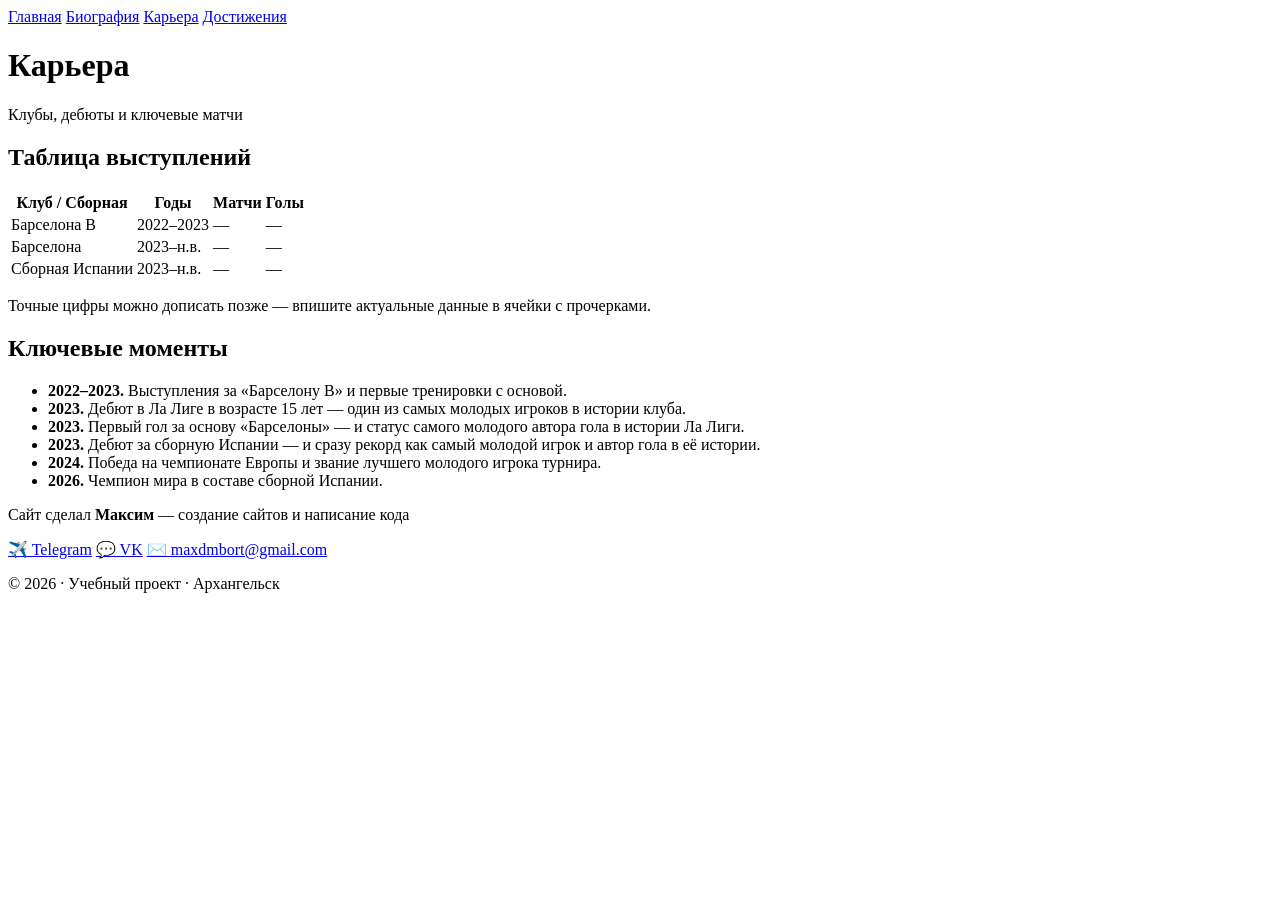
==== career.html @ 4fd19249 "Add files via upload" ====
<!DOCTYPE html>
<html lang="ru">
<head>
    <meta charset="UTF-8">
    <meta name="viewport" content="width=device-width, initial-scale=1.0">
    <title>Карьера Ламина Ямаля</title>
    <meta name="description" content="Карьера Ламина Ямаля: клубы, дебюты, ключевые матчи и таблица выступлений за Барселону и сборную Испании.">
    <link rel="stylesheet" href="style.css">
</head>
<body>

    <nav class="main-nav">
        <a href="index.html" class="nav-link">Главная</a>
        <a href="bio.html" class="nav-link">Биография</a>
        <a href="career.html" class="nav-link active">Карьера</a>
        <a href="stats.html" class="nav-link">Достижения</a>
    </nav>

    <header class="page-header">
        <h1>Карьера</h1>
        <p>Клубы, дебюты и ключевые матчи</p>
    </header>

    <main class="page-main">
        <article class="bio-card">
            <h2>Таблица выступлений</h2>
            <div class="table-wrap">
                <table class="stats-table">
                    <thead>
                        <tr>
                            <th>Клуб / Сборная</th>
                            <th>Годы</th>
                            <th>Матчи</th>
                            <th>Голы</th>
                        </tr>
                    </thead>
                    <tbody>
                        <tr>
                            <td>Барселона B</td>
                            <td>2022–2023</td>
                            <td>—</td>
                            <td>—</td>
                        </tr>
                        <tr>
                            <td>Барселона</td>
                            <td>2023–н.в.</td>
                            <td>—</td>
                            <td>—</td>
                        </tr>
                        <tr>
                            <td>Сборная Испании</td>
                            <td>2023–н.в.</td>
                            <td>—</td>
                            <td>—</td>
                        </tr>
                    </tbody>
                </table>
            </div>
            <p class="table-note">
                Точные цифры можно дописать позже — впишите актуальные данные в ячейки с прочерками.
            </p>
        </article>

        <article class="bio-card">
            <h2>Ключевые моменты</h2>
            <ul class="timeline">
                <li>
                    <strong>2022–2023.</strong> Выступления за «Барселону B» и первые тренировки с основой.
                </li>
                <li>
                    <strong>2023.</strong> Дебют в Ла Лиге в возрасте 15 лет — один из самых молодых игроков в истории клуба.
                </li>
                <li>
                    <strong>2023.</strong> Первый гол за основу «Барселоны» — и статус самого молодого автора гола в истории Ла Лиги.
                </li>
                <li>
                    <strong>2023.</strong> Дебют за сборную Испании — и сразу рекорд как самый молодой игрок и автор гола в её истории.
                </li>
                <li>
                    <strong>2024.</strong> Победа на чемпионате Европы и звание лучшего молодого игрока турнира.
                </li>
                <li>
                    <strong>2026.</strong> Чемпион мира в составе сборной Испании.
                </li>
            </ul>
        </article>
    </main>

    <footer class="site-footer">
        <p class="footer-credit">Сайт сделал <strong>Максим</strong> — создание сайтов и написание кода</p>
        <div class="footer-contacts">
            <a href="https://t.me/makk_sem" target="_blank">✈️ Telegram</a>
            <a href="https://vk.ru/maksonchegg" target="_blank">💬 VK</a>
            <a href="mailto:maxdmbort@gmail.com">✉️ maxdmbort@gmail.com</a>
        </div>
        <p class="footer-copy">© 2026 · Учебный проект · Архангельск</p>
    </footer>

</body>
</html>
---- style.css ----
<!DOCTYPE html>
<html lang="ru">
<head>
    <meta charset="UTF-8">
    <meta name="viewport" content="width=device-width, initial-scale=1.0">
    <title>Карьера Ламина Ямаля</title>
    <meta name="description" content="Карьера Ламина Ямаля: клубы, дебюты, ключевые матчи и таблица выступлений за Барселону и сборную Испании.">
    <link rel="stylesheet" href="style.css">
</head>
<body>

    <nav class="main-nav">
        <a href="index.html" class="nav-link">Главная</a>
        <a href="bio.html" class="nav-link">Биография</a>
        <a href="career.html" class="nav-link active">Карьера</a>
        <a href="stats.html" class="nav-link">Достижения</a>
    </nav>

    <header class="page-header">
        <h1>Карьера</h1>
        <p>Клубы, дебюты и ключевые матчи</p>
    </header>

    <main class="page-main">
        <article class="bio-card">
            <h2>Таблица выступлений</h2>
            <div class="table-wrap">
                <table class="stats-table">
                    <thead>
                        <tr>
                            <th>Клуб / Сборная</th>
                            <th>Годы</th>
                            <th>Матчи</th>
                            <th>Голы</th>
                            <th>Передачи</th>
                        </tr>
                    </thead>
                    <tbody>
                        <tr>
                            <td>Барселона B</td>
                            <td>2022–2023</td>
                            <td>—</td>
                            <td>—</td>
                            <td>—</td>
                        </tr>
                        <tr>
                            <td>Барселона</td>
                            <td>2023–н.в.</td>
                            <td>110</td>
                            <td>38</td>
                            <td>35</td>
                        </tr>
                        <tr>
                            <td>Сборная Испании</td>
                            <td>2023–н.в.</td>
                            <td>37</td>
                            <td>11</td>
                            <td>13</td>
                        </tr>
                    </tbody>
                </table>
            </div>
        </article>

        <article class="bio-card">
            <h2>Ключевые моменты</h2>
            <ul class="timeline">
                <li>
                    <strong>2022–2023.</strong> Выступления за «Барселону B» и первые тренировки с основой.
                </li>
                <li>
                    <strong>2023.</strong> Дебют в Ла Лиге в возрасте 15 лет — один из самых молодых игроков в истории клуба.
                </li>
                <li>
                    <strong>2023.</strong> Первый гол за основу «Барселоны» — и статус самого молодого автора гола в истории Ла Лиги.
                </li>
                <li>
                    <strong>2023.</strong> Дебют за сборную Испании — и сразу рекорд как самый молодой игрок и автор гола в её истории.
                </li>
                <li>
                    <strong>2024.</strong> Победа на чемпионате Европы и звание лучшего молодого игрока турнира.
                </li>
                <li>
                    <strong>2026.</strong> Чемпион мира в составе сборной Испании.
                </li>
            </ul>
        </article>
    </main>

    <footer class="site-footer">
        <p class="footer-credit">Сайт сделал <strong>Максим</strong> — создание сайтов и написание кода</p>
        <div class="footer-contacts">
            <a href="https://t.me/makk_sem" target="_blank">✈️ Telegram</a>
            <a href="https://vk.ru/maksonchegg" target="_blank">💬 VK</a>
            <a href="mailto:maxdmbort@gmail.com">✉️ maxdmbort@gmail.com</a>
        </div>
        <p class="footer-copy">© 2026 · Учебный проект · Архангельск</p>
    </footer>

</body>
</html>
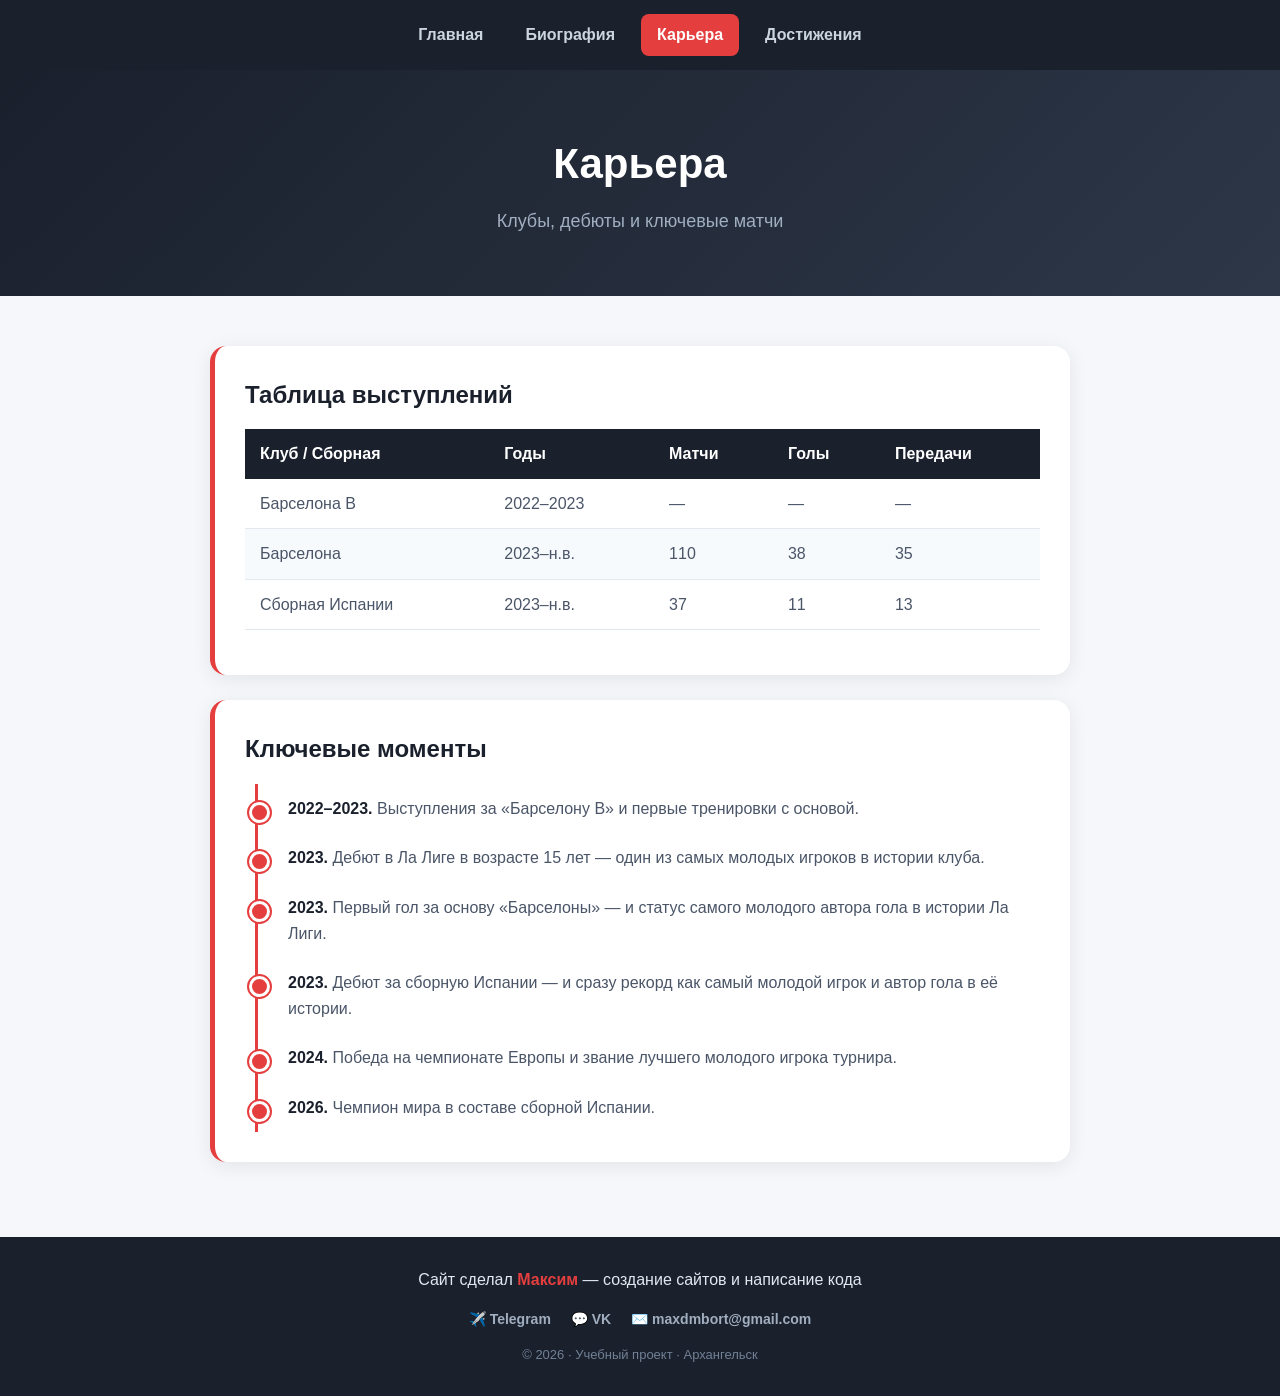
==== commit 7e6dd37d: "Add files via upload" ====
--- a/career.html
+++ b/career.html
@@ -32,6 +32,7 @@
                             <th>Годы</th>
                             <th>Матчи</th>
                             <th>Голы</th>
+                            <th>Передачи</th>
                         </tr>
                     </thead>
                     <tbody>
@@ -40,25 +41,25 @@
                             <td>2022–2023</td>
                             <td>—</td>
                             <td>—</td>
+                            <td>—</td>
                         </tr>
                         <tr>
                             <td>Барселона</td>
                             <td>2023–н.в.</td>
-                            <td>—</td>
-                            <td>—</td>
+                            <td>110</td>
+                            <td>38</td>
+                            <td>35</td>
                         </tr>
                         <tr>
                             <td>Сборная Испании</td>
                             <td>2023–н.в.</td>
-                            <td>—</td>
-                            <td>—</td>
+                            <td>37</td>
+                            <td>11</td>
+                            <td>13</td>
                         </tr>
                     </tbody>
                 </table>
             </div>
-            <p class="table-note">
-                Точные цифры можно дописать позже — впишите актуальные данные в ячейки с прочерками.
-            </p>
         </article>
 
         <article class="bio-card">
--- a/style.css
+++ b/style.css
@@ -1,101 +1,372 @@
-<!DOCTYPE html>
-<html lang="ru">
-<head>
-    <meta charset="UTF-8">
-    <meta name="viewport" content="width=device-width, initial-scale=1.0">
-    <title>Карьера Ламина Ямаля</title>
-    <meta name="description" content="Карьера Ламина Ямаля: клубы, дебюты, ключевые матчи и таблица выступлений за Барселону и сборную Испании.">
-    <link rel="stylesheet" href="style.css">
-</head>
-<body>
-
-    <nav class="main-nav">
-        <a href="index.html" class="nav-link">Главная</a>
-        <a href="bio.html" class="nav-link">Биография</a>
-        <a href="career.html" class="nav-link active">Карьера</a>
-        <a href="stats.html" class="nav-link">Достижения</a>
-    </nav>
-
-    <header class="page-header">
-        <h1>Карьера</h1>
-        <p>Клубы, дебюты и ключевые матчи</p>
-    </header>
-
-    <main class="page-main">
-        <article class="bio-card">
-            <h2>Таблица выступлений</h2>
-            <div class="table-wrap">
-                <table class="stats-table">
-                    <thead>
-                        <tr>
-                            <th>Клуб / Сборная</th>
-                            <th>Годы</th>
-                            <th>Матчи</th>
-                            <th>Голы</th>
-                            <th>Передачи</th>
-                        </tr>
-                    </thead>
-                    <tbody>
-                        <tr>
-                            <td>Барселона B</td>
-                            <td>2022–2023</td>
-                            <td>—</td>
-                            <td>—</td>
-                            <td>—</td>
-                        </tr>
-                        <tr>
-                            <td>Барселона</td>
-                            <td>2023–н.в.</td>
-                            <td>110</td>
-                            <td>38</td>
-                            <td>35</td>
-                        </tr>
-                        <tr>
-                            <td>Сборная Испании</td>
-                            <td>2023–н.в.</td>
-                            <td>37</td>
-                            <td>11</td>
-                            <td>13</td>
-                        </tr>
-                    </tbody>
-                </table>
-            </div>
-        </article>
-
-        <article class="bio-card">
-            <h2>Ключевые моменты</h2>
-            <ul class="timeline">
-                <li>
-                    <strong>2022–2023.</strong> Выступления за «Барселону B» и первые тренировки с основой.
-                </li>
-                <li>
-                    <strong>2023.</strong> Дебют в Ла Лиге в возрасте 15 лет — один из самых молодых игроков в истории клуба.
-                </li>
-                <li>
-                    <strong>2023.</strong> Первый гол за основу «Барселоны» — и статус самого молодого автора гола в истории Ла Лиги.
-                </li>
-                <li>
-                    <strong>2023.</strong> Дебют за сборную Испании — и сразу рекорд как самый молодой игрок и автор гола в её истории.
-                </li>
-                <li>
-                    <strong>2024.</strong> Победа на чемпионате Европы и звание лучшего молодого игрока турнира.
-                </li>
-                <li>
-                    <strong>2026.</strong> Чемпион мира в составе сборной Испании.
-                </li>
-            </ul>
-        </article>
-    </main>
-
-    <footer class="site-footer">
-        <p class="footer-credit">Сайт сделал <strong>Максим</strong> — создание сайтов и написание кода</p>
-        <div class="footer-contacts">
-            <a href="https://t.me/makk_sem" target="_blank">✈️ Telegram</a>
-            <a href="https://vk.ru/maksonchegg" target="_blank">💬 VK</a>
-            <a href="mailto:maxdmbort@gmail.com">✉️ maxdmbort@gmail.com</a>
-        </div>
-        <p class="footer-copy">© 2026 · Учебный проект · Архангельск</p>
-    </footer>
-
-</body>
-</html>+* {
+    margin: 0;
+    padding: 0;
+    box-sizing: border-box;
+}
+
+body {
+    font-family: 'Segoe UI', Arial, sans-serif;
+    background: #f5f7fa;
+    color: #1a202c;
+    line-height: 1.6;
+}
+
+/* Меню */
+.main-nav {
+    display: flex;
+    justify-content: center;
+    gap: 10px;
+    background: #1a202c;
+    padding: 14px 20px;
+    position: sticky;
+    top: 0;
+    z-index: 100;
+    flex-wrap: wrap;
+}
+
+.nav-link {
+    color: #cbd5e0;
+    text-decoration: none;
+    font-weight: 600;
+    padding: 8px 16px;
+    border-radius: 8px;
+    transition: all 0.3s;
+}
+
+.nav-link:hover {
+    background: #2d3748;
+    color: white;
+}
+
+.nav-link.active {
+    background: #e53e3e;
+    color: white;
+}
+
+/* Шапка главной */
+.hero {
+    background: linear-gradient(135deg, #1a202c 0%, #2d3748 50%, #1a202c 100%);
+    color: white;
+    padding: 80px 20px;
+    text-align: center;
+    position: relative;
+    overflow: hidden;
+}
+
+.hero::before {
+    content: '';
+    position: absolute;
+    top: -50%;
+    left: -50%;
+    width: 200%;
+    height: 200%;
+    background: radial-gradient(circle at 30% 40%, rgba(229, 62, 62, 0.15) 0%, transparent 50%),
+                radial-gradient(circle at 70% 60%, rgba(66, 153, 225, 0.15) 0%, transparent 50%);
+    animation: float 15s ease-in-out infinite;
+}
+
+@keyframes float {
+    0%, 100% { transform: translate(0, 0); }
+    50% { transform: translate(30px, -30px); }
+}
+
+.hero-content {
+    position: relative;
+    z-index: 1;
+    max-width: 800px;
+    margin: 0 auto;
+}
+
+.hero-badge {
+    display: inline-block;
+    background: rgba(229, 62, 62, 0.9);
+    color: white;
+    padding: 6px 18px;
+    border-radius: 20px;
+    font-size: 14px;
+    font-weight: 600;
+    margin-bottom: 20px;
+    letter-spacing: 0.5px;
+}
+
+.hero h1 {
+    font-size: 56px;
+    margin-bottom: 15px;
+    letter-spacing: -1px;
+}
+
+.hero-subtitle {
+    font-size: 22px;
+    color: #e2e8f0;
+    margin-bottom: 20px;
+}
+
+.hero-description {
+    font-size: 17px;
+    color: #a0aec0;
+    max-width: 600px;
+    margin: 0 auto;
+}
+
+/* Шапка внутренних страниц */
+.page-header {
+    background: linear-gradient(135deg, #1a202c 0%, #2d3748 100%);
+    color: white;
+    padding: 60px 20px;
+    text-align: center;
+}
+
+.page-header h1 {
+    font-size: 42px;
+    margin-bottom: 10px;
+}
+
+.page-header p {
+    font-size: 18px;
+    color: #a0aec0;
+}
+
+/* Основной контент главной */
+.home-main {
+    max-width: 1100px;
+    margin: 0 auto;
+    padding: 60px 20px;
+}
+
+.section-title {
+    text-align: center;
+    font-size: 32px;
+    margin-bottom: 40px;
+    color: #1a202c;
+}
+
+/* Карточки главной */
+.cards-grid {
+    display: grid;
+    grid-template-columns: repeat(auto-fit, minmax(280px, 1fr));
+    gap: 25px;
+}
+
+.home-card {
+    background: white;
+    border-radius: 16px;
+    padding: 30px;
+    text-decoration: none;
+    color: #1a202c;
+    box-shadow: 0 4px 20px rgba(0, 0, 0, 0.08);
+    transition: transform 0.3s, box-shadow 0.3s;
+    border: 1px solid #e2e8f0;
+    display: flex;
+    flex-direction: column;
+}
+
+.home-card:hover {
+    transform: translateY(-6px);
+    box-shadow: 0 12px 30px rgba(0, 0, 0, 0.15);
+}
+
+.card-icon {
+    font-size: 40px;
+    margin-bottom: 15px;
+}
+
+.home-card h3 {
+    font-size: 22px;
+    margin-bottom: 10px;
+    color: #e53e3e;
+}
+
+.home-card p {
+    color: #718096;
+    margin-bottom: 20px;
+    flex-grow: 1;
+}
+
+.card-arrow {
+    color: #e53e3e;
+    font-weight: 600;
+    font-size: 15px;
+}
+
+/* Контент внутренних страниц */
+.page-main {
+    max-width: 900px;
+    margin: 0 auto;
+    padding: 50px 20px;
+}
+
+.bio-card {
+    background: white;
+    border-radius: 16px;
+    padding: 30px;
+    margin-bottom: 25px;
+    box-shadow: 0 4px 20px rgba(0, 0, 0, 0.08);
+    border-left: 5px solid #e53e3e;
+}
+
+.bio-card h2 {
+    color: #1a202c;
+    font-size: 24px;
+    margin-bottom: 15px;
+}
+
+.bio-card p {
+    color: #4a5568;
+    margin-bottom: 12px;
+    font-size: 16px;
+}
+
+.bio-card p:last-child {
+    margin-bottom: 0;
+}
+
+/* Таблица */
+.table-wrap {
+    overflow-x: auto;
+    margin-bottom: 15px;
+}
+
+.stats-table {
+    width: 100%;
+    min-width: 500px;
+    border-collapse: collapse;
+    font-size: 16px;
+}
+
+.stats-table th {
+    background: #1a202c;
+    color: white;
+    padding: 12px 15px;
+    text-align: left;
+    font-weight: 600;
+}
+
+.stats-table td {
+    padding: 12px 15px;
+    border-bottom: 1px solid #e2e8f0;
+    color: #4a5568;
+}
+
+.stats-table tbody tr:nth-child(even) {
+    background: #f7fafc;
+}
+
+.stats-table tbody tr:hover {
+    background: #fff5f5;
+}
+
+/* Таймлайн */
+.timeline {
+    list-style: none;
+    padding: 0;
+}
+
+.timeline li {
+    position: relative;
+    padding: 12px 0 12px 30px;
+    border-left: 3px solid #e53e3e;
+    margin-left: 10px;
+    color: #4a5568;
+}
+
+.timeline li::before {
+    content: '';
+    position: absolute;
+    left: -9px;
+    top: 18px;
+    width: 15px;
+    height: 15px;
+    background: #e53e3e;
+    border-radius: 50%;
+    border: 3px solid white;
+    box-shadow: 0 0 0 2px #e53e3e;
+}
+
+.timeline li strong {
+    color: #1a202c;
+}
+
+/* Списки наград */
+.awards-list {
+    list-style: none;
+    padding: 0;
+}
+
+.awards-list li {
+    padding: 12px 0 12px 5px;
+    border-bottom: 1px solid #e2e8f0;
+    font-size: 16px;
+    color: #4a5568;
+    transition: padding-left 0.2s;
+}
+
+.awards-list li:last-child {
+    border-bottom: none;
+}
+
+.awards-list li:hover {
+    padding-left: 12px;
+    color: #1a202c;
+}
+
+/* Подвал */
+.site-footer {
+    text-align: center;
+    padding: 30px 20px;
+    background: #1a202c;
+    color: #a0aec0;
+    font-size: 14px;
+}
+
+.footer-credit {
+    font-size: 16px;
+    color: #e2e8f0;
+    margin-bottom: 15px;
+}
+
+.footer-credit strong {
+    color: #e53e3e;
+}
+
+.footer-contacts {
+    display: flex;
+    justify-content: center;
+    gap: 20px;
+    flex-wrap: wrap;
+    margin-bottom: 15px;
+}
+
+.footer-contacts a {
+    color: #a0aec0;
+    text-decoration: none;
+    font-weight: 600;
+    transition: color 0.3s;
+}
+
+.footer-contacts a:hover {
+    color: #e53e3e;
+}
+
+.footer-copy {
+    font-size: 13px;
+    color: #718096;
+}
+
+/* Адаптивность */
+@media (max-width: 600px) {
+    .hero h1 {
+        font-size: 38px;
+    }
+    .hero-subtitle {
+        font-size: 18px;
+    }
+    .hero {
+        padding: 50px 20px;
+    }
+    .page-header h1 {
+        font-size: 30px;
+    }
+    .bio-card {
+        padding: 22px;
+    }
+}
